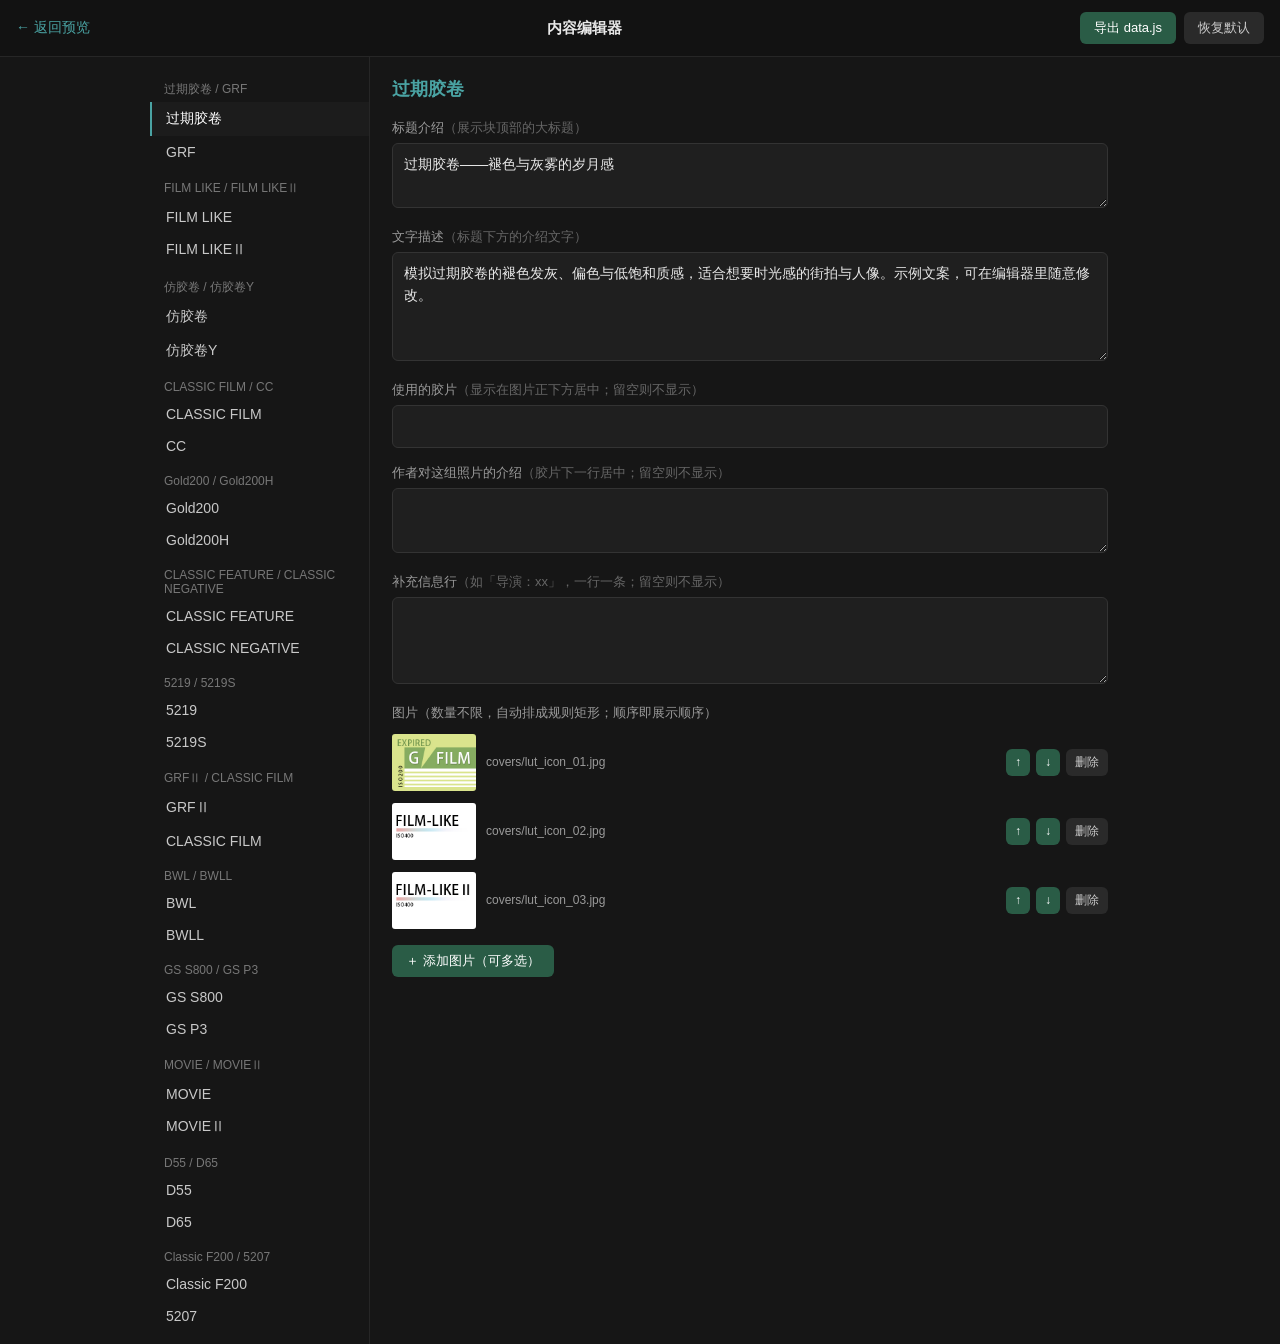
==== edit.html @ 1ddf1ea6 "All 26 LUTs as full posts + visual content editor (edit.html, localStorage + data.js export)" ====
<!DOCTYPE html>
<html lang="zh-CN">
<head>
  <meta charset="UTF-8">
  <meta name="viewport" content="width=device-width, initial-scale=1.0, viewport-fit=cover">
  <title>内容编辑器 · Toneby LUT</title>
  <link rel="stylesheet" href="styles.css">
  <link rel="stylesheet" href="editor.css">
</head>
<body>
  <header class="edit-bar">
    <a class="bar-link" href="index.html">← 返回预览</a>
    <span class="bar-title">内容编辑器</span>
    <span class="bar-actions">
      <button id="btnExport" type="button">导出 data.js</button>
      <button id="btnReset" type="button" class="ghost">恢复默认</button>
    </span>
  </header>
  <div class="edit-layout">
    <nav id="lutList" class="lut-list"></nav>
    <div id="editor" class="editor-pane"></div>
  </div>
  <div id="toast" class="toast"></div>
  <script src="data.js"></script>
  <script src="editor.js"></script>
</body>
</html>
---- styles.css ----
/* Toneby LUT 展示站 · 底色 #161616（用户指定） */
* { margin: 0; padding: 0; box-sizing: border-box; }

html, body {
  background: #161616;
  color: #e8e8e8;
  font-family: -apple-system, "Segoe UI", Roboto, "PingFang SC", "Microsoft YaHei", sans-serif;
  min-height: 100%;
}

/* ---------- 顶部下拉选择器 ---------- */
.topbar {
  position: sticky;
  top: 0;
  z-index: 10;
  background: #161616;
  padding: 14px 16px 10px;
  display: flex;
  justify-content: center;
}

.picker-wrap {
  position: relative;
  width: min(320px, 86vw);
}

.picker-wrap select {
  width: 100%;
  appearance: none;
  -webkit-appearance: none;
  background: #1f1f1f;
  color: #e8e8e8;
  border: 1px solid #333;
  border-radius: 8px;
  padding: 10px 36px 10px 14px;
  font-size: 15px;
  cursor: pointer;
  outline: none;
}

.picker-wrap select:focus { border-color: #4a9edd; }

.picker-arrow {
  position: absolute;
  right: 12px;
  top: 50%;
  transform: translateY(-50%);
  color: #888;
  font-size: 13px;
  pointer-events: none;
}

/* 顶部右侧「编辑」入口 */
.edit-link {
  position: absolute;
  right: 16px;
  top: 50%;
  transform: translateY(-50%);
  color: #4aa3a3;
  font-size: 13px;
  text-decoration: none;
}

/* ---------- LUT 展示块（仿博客文章式） ---------- */
#page {
  display: flex;
  flex-direction: column;
  align-items: center;
  padding: 12px 16px 56px;
}

.lut-post {
  width: min(620px, 100%);
}

.lut-post + .lut-post {
  margin-top: 48px;
  padding-top: 40px;
  border-top: 1px solid #262626;
}

/* 标题（LUT 介绍）——参照 Dehancer 博客的青绿色 */
.lut-title {
  font-size: 21px;
  line-height: 1.45;
  font-weight: 600;
  color: #4aa3a3;
  margin-bottom: 10px;
}

/* 文字描述 */
.lut-desc {
  font-size: 14px;
  line-height: 1.7;
  color: #9a9a9a;
  margin-bottom: 18px;
}

/* ---------- 照片网格：规则矩形 + 固定间距（用户要求） ---------- */
.photo-grid {
  display: grid;
  grid-template-columns: repeat(3, 1fr);
  gap: 8px;               /* 每张图片之间固定 8px 间距 */
  background: #161616;
}

.photo-grid img {
  width: 100%;
  height: 118px;          /* 统一高度 → 整块始终是规则矩形 */
  object-fit: cover;
  display: block;
  border-radius: 2px;
  background: #1f1f1f;
}

/* 手机窄屏改 2 列，仍保持规则矩形 */
@media (max-width: 480px) {
  .photo-grid { grid-template-columns: repeat(2, 1fr); }
  .photo-grid img { height: 118px; }
}

/* ---------- 图片正下方居中：胶片 / 作者介绍（不填不显示） ---------- */
.photo-caption {
  margin-top: 14px;
  text-align: center;
  font-size: 14px;
  line-height: 1.7;
  color: #c9c9c9;
}

.photo-caption .film-line { display: block; }
.photo-caption .note-line { display: block; color: #a8a8a8; }

/* ---------- 补充信息行（导演/摄影指导式，可选） ---------- */
.credits {
  margin-top: 22px;
  display: flex;
  flex-direction: column;
  gap: 12px;
}

.credits div {
  font-size: 14px;
  color: #b8b8b8;
}
---- editor.css ----
/* 编辑器专用样式（叠加在 styles.css 之上，底色同为 #161616） */

.edit-bar {
  position: sticky;
  top: 0;
  z-index: 20;
  display: flex;
  align-items: center;
  justify-content: space-between;
  gap: 12px;
  padding: 12px 16px;
  background: #121212;
  border-bottom: 1px solid #262626;
}

.bar-link { color: #4aa3a3; text-decoration: none; font-size: 14px; }
.bar-title { font-size: 15px; font-weight: 600; color: #e8e8e8; }
.bar-actions { display: flex; gap: 8px; }

.bar-actions button, .img-actions button, .add-img-btn {
  background: #2a5c46;
  color: #fff;
  border: none;
  border-radius: 6px;
  padding: 7px 14px;
  font-size: 13px;
  cursor: pointer;
}
.bar-actions button.ghost, .img-actions button.ghost {
  background: #2a2a2a;
  color: #c9c9c9;
}
.bar-actions button:hover, .img-actions button:hover, .add-img-btn:hover { filter: brightness(1.15); }

.edit-layout {
  display: flex;
  max-width: 980px;
  margin: 0 auto;
  min-height: calc(100vh - 56px);
}

/* 左侧 LUT 列表 */
.lut-list {
  width: 220px;
  flex-shrink: 0;
  border-right: 1px solid #262626;
  padding: 12px 0;
  overflow-y: auto;
}
.lut-list .group-head {
  font-size: 12px;
  color: #777;
  padding: 12px 14px 4px;
}
.lut-list .lut-link {
  display: block;
  padding: 8px 14px;
  font-size: 14px;
  color: #c9c9c9;
  text-decoration: none;
  cursor: pointer;
  border-left: 2px solid transparent;
}
.lut-list .lut-link:hover { background: #1c1c1c; }
.lut-list .lut-link.active {
  color: #fff;
  border-left-color: #4aa3a3;
  background: #1c1c1c;
}

/* 右侧编辑区 */
.editor-pane { flex: 1; padding: 20px 22px 60px; min-width: 0; }

.field { margin-bottom: 16px; }
.field label {
  display: block;
  font-size: 13px;
  color: #9a9a9a;
  margin-bottom: 6px;
}
.field label .hint { color: #666; }
.field input[type="text"], .field textarea {
  width: 100%;
  background: #1f1f1f;
  color: #e8e8e8;
  border: 1px solid #333;
  border-radius: 6px;
  padding: 9px 11px;
  font-size: 14px;
  line-height: 1.6;
  font-family: inherit;
  outline: none;
  resize: vertical;
}
.field input:focus, .field textarea:focus { border-color: #4aa3a3; }

/* 图片管理 */
.img-manager { margin-top: 6px; }
.img-row {
  display: flex;
  align-items: center;
  gap: 10px;
  padding: 6px 0;
}
.img-row .thumb {
  width: 84px;
  height: 57px;
  object-fit: cover;
  border-radius: 3px;
  background: #1f1f1f;
  flex-shrink: 0;
}
.img-row .img-name {
  flex: 1;
  font-size: 12px;
  color: #9a9a9a;
  word-break: break-all;
}
.img-actions { display: flex; gap: 6px; }
.img-actions button { padding: 5px 9px; font-size: 12px; }

.add-img-btn { display: inline-block; margin-top: 10px; }
#imgInput { display: none; }

.editor-pane h2 {
  font-size: 18px;
  color: #4aa3a3;
  margin-bottom: 18px;
}

/* 提示条 */
.toast {
  position: fixed;
  left: 50%;
  bottom: 28px;
  transform: translateX(-50%) translateY(20px);
  background: #2a5c46;
  color: #fff;
  font-size: 13px;
  padding: 9px 18px;
  border-radius: 8px;
  opacity: 0;
  pointer-events: none;
  transition: all .25s;
  z-index: 50;
}
.toast.show { opacity: 1; transform: translateX(-50%) translateY(0); }

/* 手机 */
@media (max-width: 640px) {
  .edit-layout { flex-direction: column; }
  .lut-list { width: 100%; border-right: none; border-bottom: 1px solid #262626; max-height: 180px; }
  .editor-pane { padding: 16px; }
}
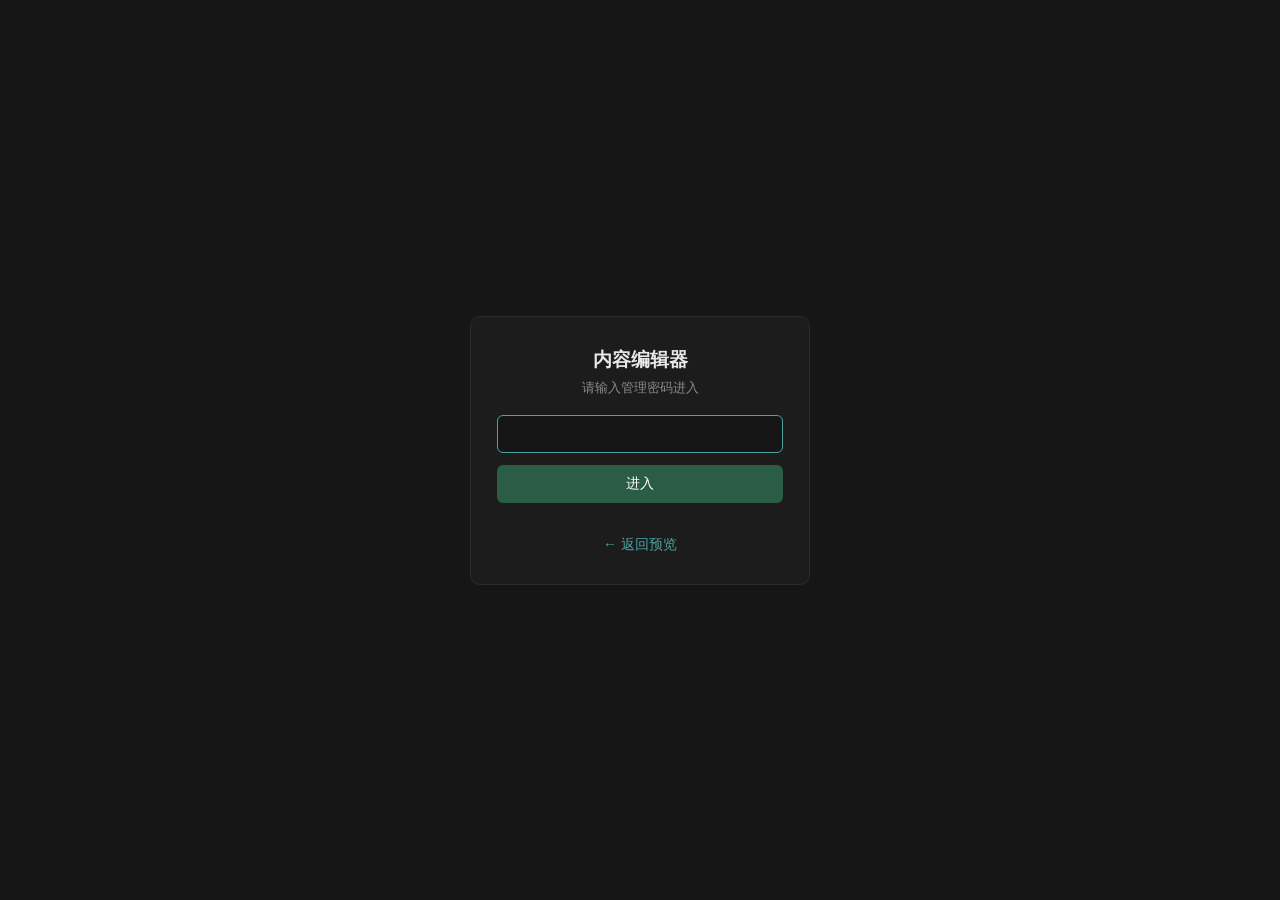
==== commit 41216226: "Visitor mode: no edit entry; password-gated editor (default toneby); editable hero title/subtitle" ====
--- a/edit.html
+++ b/edit.html
@@ -8,18 +8,34 @@
   <link rel="stylesheet" href="editor.css">
 </head>
 <body>
-  <header class="edit-bar">
-    <a class="bar-link" href="index.html">← 返回预览</a>
-    <span class="bar-title">内容编辑器</span>
-    <span class="bar-actions">
-      <button id="btnExport" type="button">导出 data.js</button>
-      <button id="btnReset" type="button" class="ghost">恢复默认</button>
-    </span>
-  </header>
-  <div class="edit-layout">
-    <nav id="lutList" class="lut-list"></nav>
-    <div id="editor" class="editor-pane"></div>
+  <!-- 密码门：访客不可见后台 -->
+  <div id="gate" class="gate">
+    <div class="gate-box">
+      <h1>内容编辑器</h1>
+      <p class="gate-hint">请输入管理密码进入</p>
+      <input id="gatePass" type="password" autocomplete="current-password">
+      <button id="gateBtn" type="button">进入</button>
+      <p id="gateErr" class="gate-err"></p>
+      <a class="bar-link" href="index.html">← 返回预览</a>
+    </div>
   </div>
+
+  <!-- 编辑器主体（密码通过后显示） -->
+  <div id="app" style="display:none">
+    <header class="edit-bar">
+      <a class="bar-link" href="index.html">← 返回预览</a>
+      <span class="bar-title">内容编辑器</span>
+      <span class="bar-actions">
+        <button id="btnExport" type="button">导出 data.js</button>
+        <button id="btnReset" type="button" class="ghost">恢复默认</button>
+      </span>
+    </header>
+    <div class="edit-layout">
+      <nav id="lutList" class="lut-list"></nav>
+      <div id="editor" class="editor-pane"></div>
+    </div>
+  </div>
+
   <div id="toast" class="toast"></div>
   <script src="data.js"></script>
   <script src="editor.js"></script>
--- a/styles.css
+++ b/styles.css
@@ -6,6 +6,26 @@
   color: #e8e8e8;
   font-family: -apple-system, "Segoe UI", Roboto, "PingFang SC", "Microsoft YaHei", sans-serif;
   min-height: 100%;
+}
+
+/* ---------- 顶部大标题 + 小字 ---------- */
+.hero {
+  text-align: center;
+  padding: 42px 16px 6px;
+}
+
+.hero h1 {
+  font-size: 30px;
+  font-weight: 700;
+  letter-spacing: 0.5px;
+  color: #f2f2f2;
+}
+
+.hero p {
+  margin-top: 10px;
+  font-size: 15px;
+  color: #9a9a9a;
+  letter-spacing: 0.3px;
 }
 
 /* ---------- 顶部下拉选择器 ---------- */
@@ -48,17 +68,6 @@
   color: #888;
   font-size: 13px;
   pointer-events: none;
-}
-
-/* 顶部右侧「编辑」入口 */
-.edit-link {
-  position: absolute;
-  right: 16px;
-  top: 50%;
-  transform: translateY(-50%);
-  color: #4aa3a3;
-  font-size: 13px;
-  text-decoration: none;
 }
 
 /* ---------- LUT 展示块（仿博客文章式） ---------- */
--- a/editor.css
+++ b/editor.css
@@ -1,4 +1,47 @@
 /* 编辑器专用样式（叠加在 styles.css 之上，底色同为 #161616） */
+
+/* ---------- 密码门 ---------- */
+.gate {
+  min-height: 100vh;
+  display: flex;
+  align-items: center;
+  justify-content: center;
+  padding: 20px;
+}
+.gate-box {
+  width: min(340px, 92vw);
+  background: #1c1c1c;
+  border: 1px solid #2c2c2c;
+  border-radius: 10px;
+  padding: 30px 26px;
+  text-align: center;
+}
+.gate-box h1 { font-size: 19px; color: #e8e8e8; margin-bottom: 6px; }
+.gate-hint { font-size: 13px; color: #8a8a8a; margin-bottom: 18px; }
+.gate-box input {
+  width: 100%;
+  background: #161616;
+  color: #e8e8e8;
+  border: 1px solid #333;
+  border-radius: 6px;
+  padding: 10px 12px;
+  font-size: 14px;
+  outline: none;
+  text-align: center;
+  margin-bottom: 12px;
+}
+.gate-box input:focus { border-color: #4aa3a3; }
+.gate-box button {
+  width: 100%;
+  background: #2a5c46;
+  color: #fff;
+  border: none;
+  border-radius: 6px;
+  padding: 10px;
+  font-size: 14px;
+  cursor: pointer;
+}
+.gate-err { color: #d16a5a; font-size: 13px; min-height: 18px; margin: 8px 0 6px; }
 
 .edit-bar {
   position: sticky;
